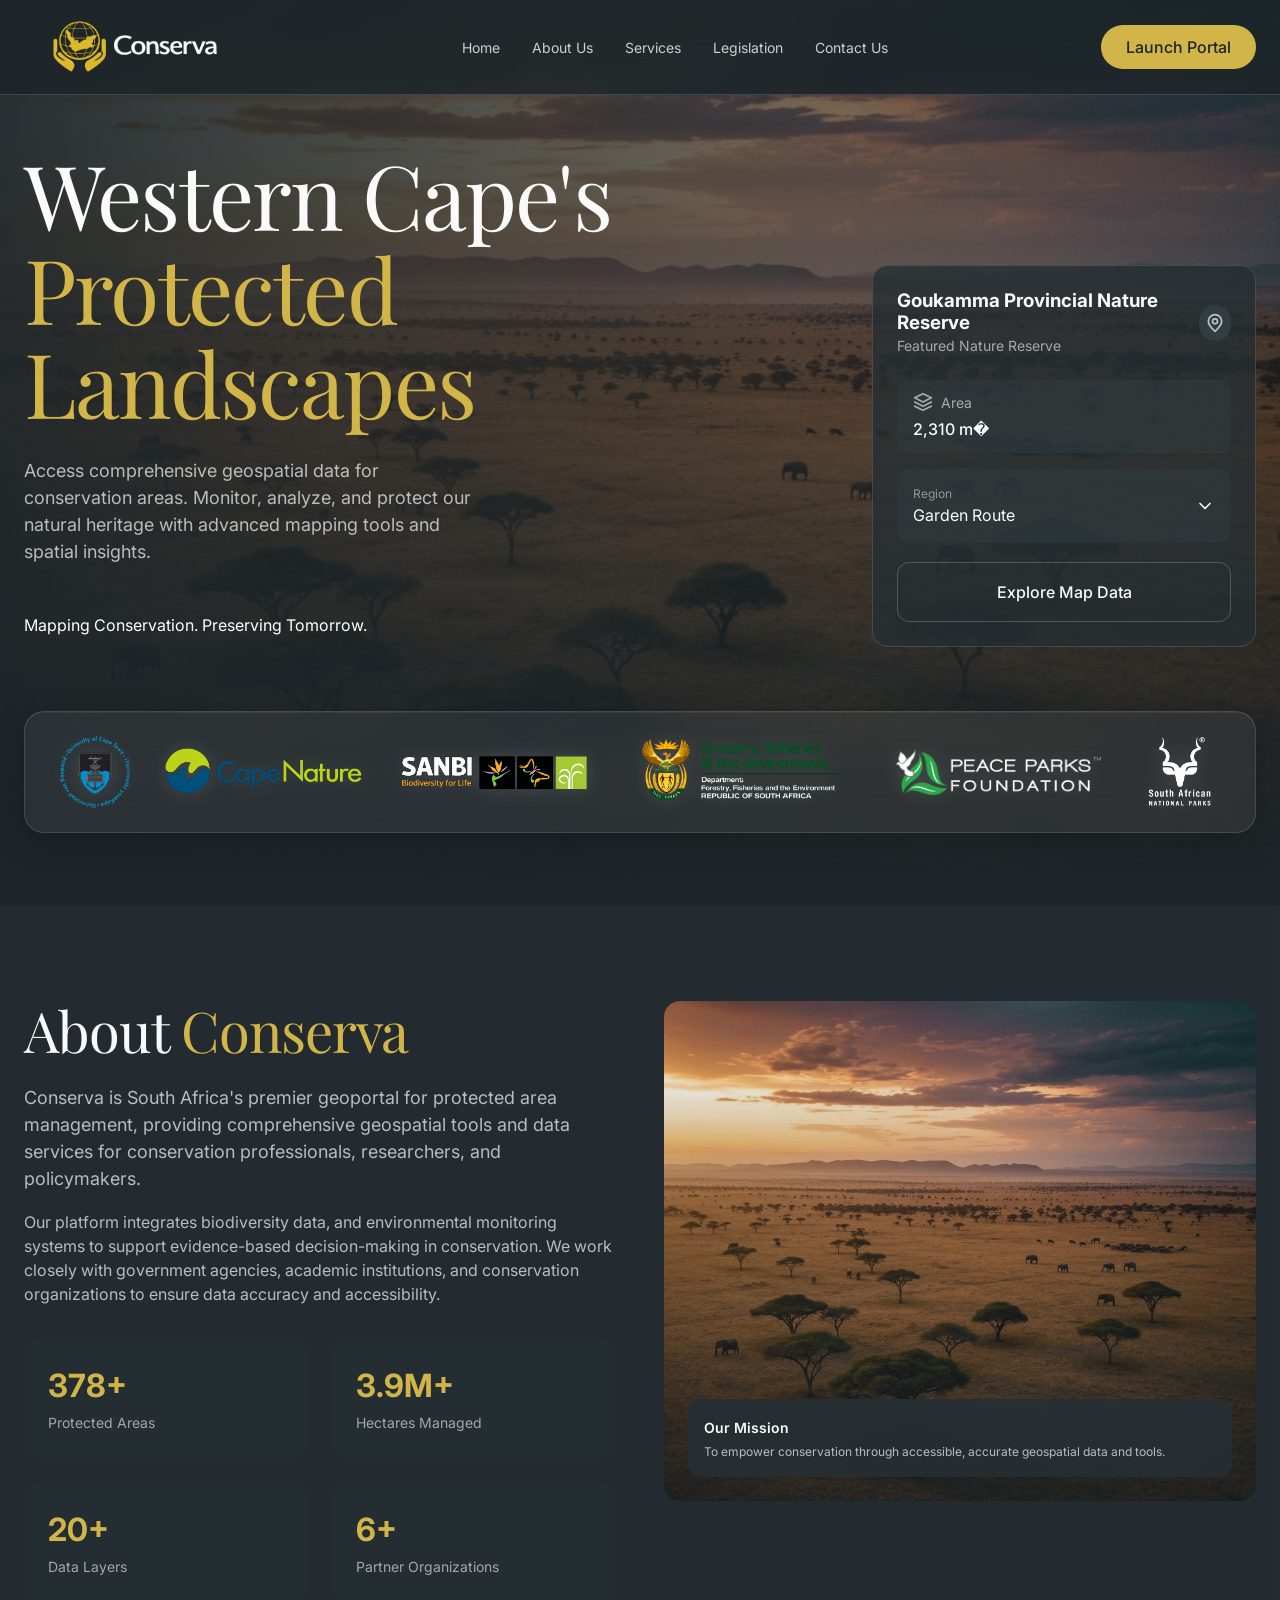
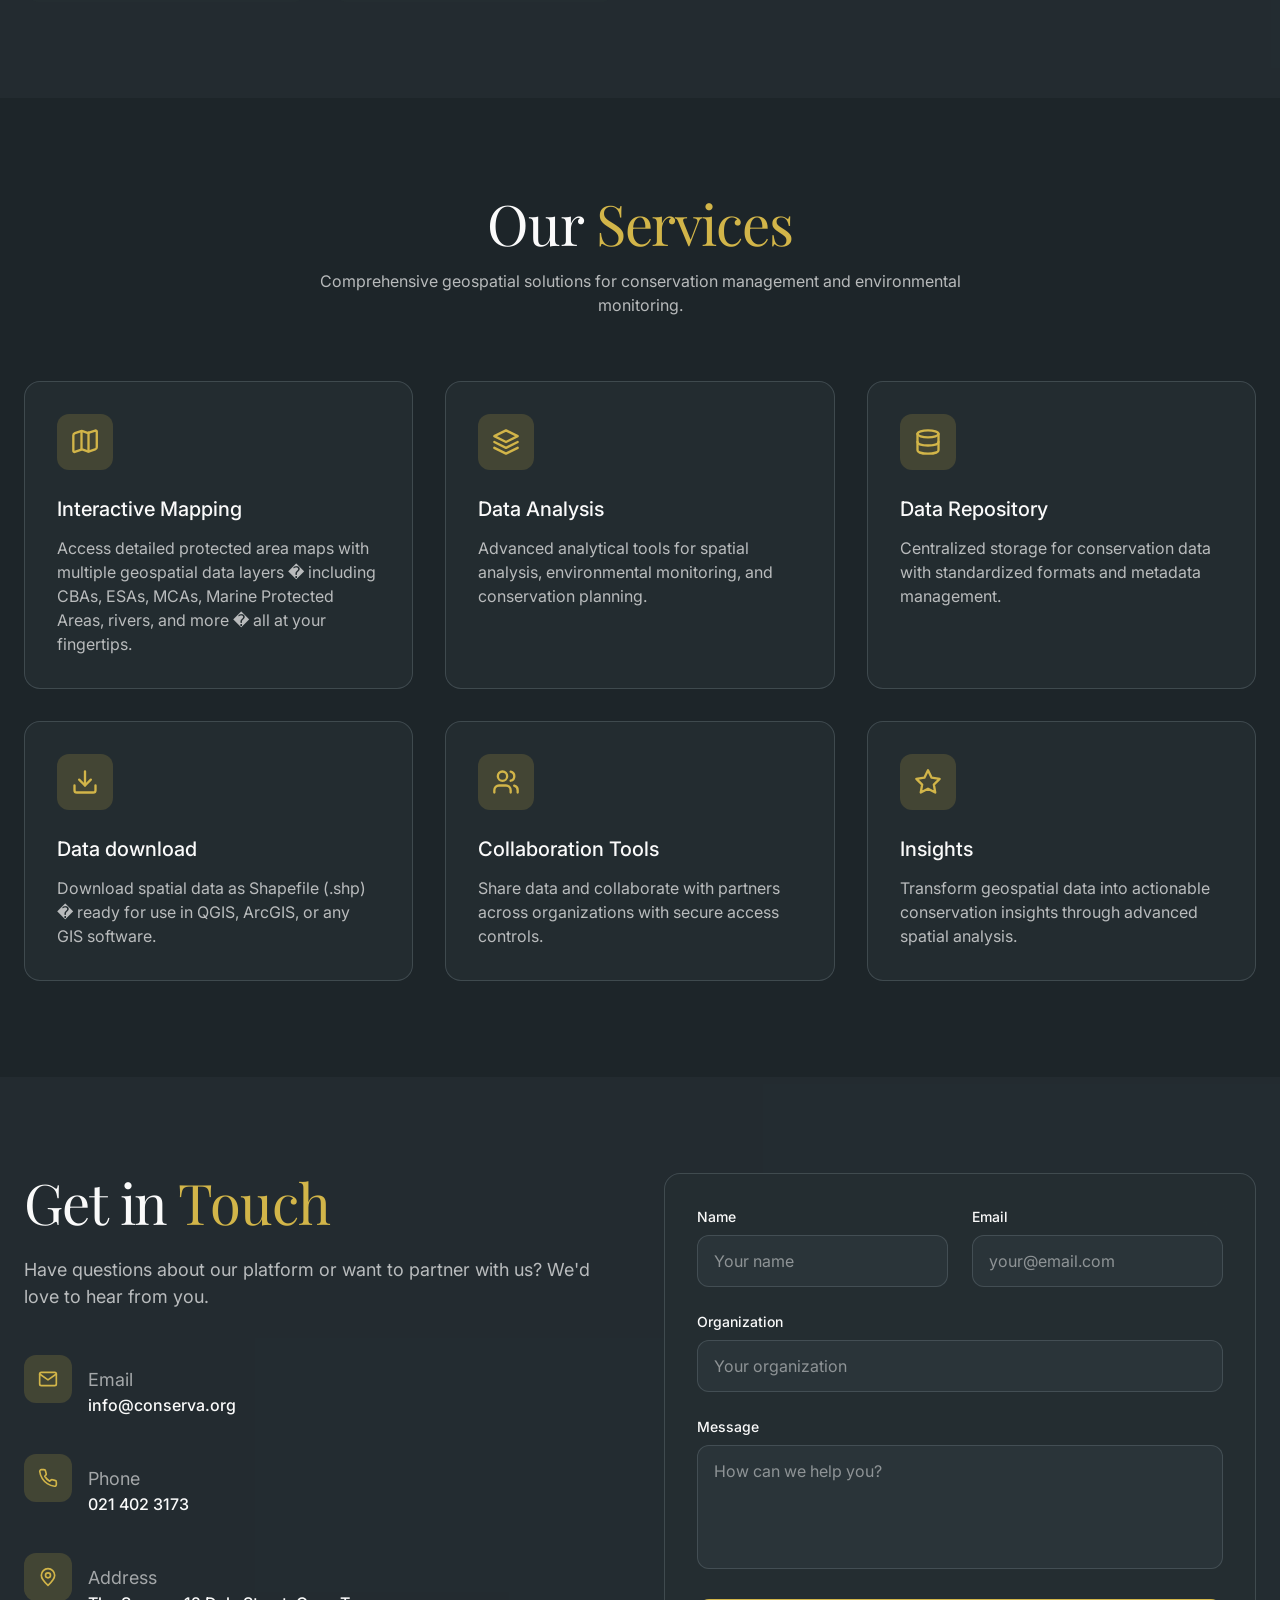
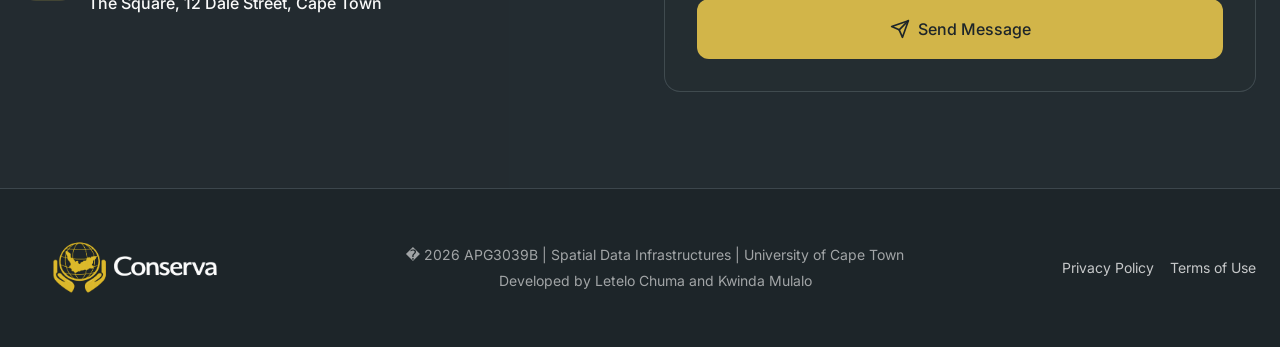
==== index.html @ aba70589 "Initial GitHub Pages publish" ====
<!doctype html>
<html lang="en">
  <head>
    <meta charset="utf-8" />
    <meta name="viewport" content="width=device-width, initial-scale=1" />
    <title>Conserva | Mapping Conservation. Preserving Tomorrow.</title>
    <meta
      name="description"
      content="South Africa's premier geoportal for managing and monitoring protected areas, wildlife reserves, and conservation zones."
    />
    <link rel="icon" href="assets/favicon.png" type="image/png" />
    <link rel="apple-touch-icon" href="assets/apple-icon.png" />
    <link rel="preconnect" href="https://fonts.googleapis.com" />
    <link rel="preconnect" href="https://fonts.gstatic.com" crossorigin />
    <link
      href="https://fonts.googleapis.com/css2?family=Inter:wght@400;500;600;700&family=Playfair+Display:wght@400;500&display=swap"
      rel="stylesheet"
    />
    <style>
      :root {
        --background: #1d2529;
        --foreground: #fafafa;
        --card: rgba(38, 47, 51, 0.78);
        --primary: #d2b549;
        --primary-foreground: #1d2529;
        --secondary: #323d42;
        --muted: #475359;
        --border: rgba(98, 112, 119, 0.45);
        --shadow: 0 25px 50px -12px rgba(0, 0, 0, 0.35);
        --font-sans: "Inter", system-ui, -apple-system, BlinkMacSystemFont, "Segoe UI", sans-serif;
        --font-serif: "Playfair Display", Georgia, serif;
      }

      * {
        box-sizing: border-box;
      }

      html {
        scroll-behavior: smooth;
      }

      body {
        margin: 0;
        background: var(--background);
        color: var(--foreground);
        font-family: var(--font-sans);
        line-height: 1.5;
      }

      a {
        color: inherit;
        text-decoration: none;
      }

      button,
      input,
      textarea {
        font: inherit;
      }

      .container {
        width: min(100% - 48px, 1280px);
        margin: 0 auto;
      }

      .site-nav {
        position: fixed;
        inset: 0 0 auto;
        z-index: 50;
        border-bottom: 1px solid var(--border);
        background: rgba(29, 37, 41, 0.82);
        backdrop-filter: blur(24px);
        animation: nav-in 0.6s ease-out both;
      }

      .nav-inner {
        display: flex;
        min-height: 73px;
        align-items: center;
        justify-content: space-between;
        gap: 24px;
        padding: 16px 0;
      }

      .brand {
        display: inline-flex;
        align-items: center;
        gap: 8px;
        transition: transform 0.25s ease;
      }

      .brand:hover {
        transform: scale(1.02);
      }

      .brand-logo {
        display: block;
        width: 224px;
        height: 62px;
        border-radius: 8px;
        object-fit: contain;
        object-position: 50% 50%;
      }

      .brand-mark,
      .icon-box {
        display: grid;
        place-items: center;
        width: 40px;
        height: 40px;
        border-radius: 8px;
        background: rgba(210, 181, 73, 0.18);
        color: var(--primary);
        flex: 0 0 auto;
      }

      .nav-links {
        display: flex;
        align-items: center;
        gap: 32px;
      }

      .nav-links a {
        color: rgba(250, 250, 250, 0.8);
        font-size: 14px;
        transition: color 0.2s ease, transform 0.2s ease;
      }

      .nav-links a:hover {
        color: var(--foreground);
        transform: translateY(-2px);
      }

      .nav-disabled {
        color: rgba(250, 250, 250, 0.8);
        font-size: 14px;
        cursor: default;
        user-select: none;
      }

      .button {
        display: inline-flex;
        min-height: 44px;
        align-items: center;
        justify-content: center;
        gap: 8px;
        border: 1px solid transparent;
        border-radius: 999px;
        background: var(--primary);
        color: var(--primary-foreground);
        cursor: pointer;
        font-weight: 500;
        padding: 0 24px;
        transition: transform 0.2s ease, background 0.2s ease, color 0.2s ease, border-color 0.2s ease;
      }

      .button:hover {
        background: #c2a840;
      }

      .shuffle-card .button-outline {
        margin-top: auto;
      }

      .button-outline {
        width: 100%;
        min-height: 60px;
        border-color: rgba(250, 250, 250, 0.2);
        border-radius: 12px;
        background: transparent;
        color: var(--foreground);
      }

      .button-outline:hover {
        background: var(--foreground);
        color: var(--background);
      }

      .menu-toggle {
        display: none;
        width: 44px;
        height: 44px;
        align-items: center;
        justify-content: center;
        border: 0;
        background: transparent;
        color: var(--foreground);
        cursor: pointer;
      }

      .mobile-menu {
        display: none;
        overflow: hidden;
        border-top: 1px solid var(--border);
        background: rgba(29, 37, 41, 0.96);
        backdrop-filter: blur(24px);
      }

      .mobile-menu-inner {
        display: flex;
        flex-direction: column;
        gap: 16px;
        padding: 24px;
      }

      .hero {
        position: relative;
        min-height: 100vh;
        overflow: hidden;
        padding-top: 73px;
      }

      .hero-bg,
      .hero-bg img,
      .image-panel img {
        position: absolute;
        inset: 0;
        width: 100%;
        height: 100%;
      }

      .hero-bg {
        animation: hero-bg-in 1.5s ease-out both;
      }

      .hero-bg img,
      .image-panel img {
        object-fit: cover;
      }

      .hero-bg img {
        z-index: 0;
      }

      .hero-bg::before,
      .hero-bg::after,
      .image-panel::after {
        content: "";
        position: absolute;
        inset: 0;
        pointer-events: none;
      }

      .hero-bg::before {
        background: linear-gradient(90deg, rgba(29, 37, 41, 0.95), rgba(29, 37, 41, 0.7), rgba(29, 37, 41, 0.4));
        z-index: 1;
      }

      .hero-bg::after {
        background: linear-gradient(0deg, var(--background), transparent 55%, transparent);
        z-index: 2;
      }

      .hero-content {
        position: relative;
        z-index: 1;
        padding: 64px 0 72px;
      }

      .hero-grid,
      .split-grid {
        display: grid;
        grid-template-columns: repeat(2, minmax(0, 1fr));
        gap: 48px;
      }

      .hero-copy {
        display: flex;
        min-height: 510px;
        flex-direction: column;
        justify-content: center;
      }

      h1,
      h2,
      h3,
      p {
        margin: 0;
      }

      h1,
      h2 {
        font-family: var(--font-serif);
        font-weight: 400;
        letter-spacing: -0.02em;
        line-height: 1.05;
      }

      h1 {
        max-width: 680px;
        font-size: clamp(48px, 7vw, 112px);
      }

      h2 {
        font-size: clamp(40px, 5vw, 56px);
      }

      .accent {
        color: var(--primary);
      }

      .hero-lead,
      .section-lead {
        color: rgba(250, 250, 250, 0.7);
      }

      .hero-lead {
        max-width: 448px;
        margin-top: 28px;
        font-size: 18px;
      }

      .hero-stat {
        display: flex;
        align-items: center;
        gap: 8px;
        margin-top: 48px;
      }

      .hero-stat strong {
        font-size: 24px;
      }

      .hero-stat span {
        color: rgba(250, 250, 250, 0.62);
      }

      .feature-wrap {
        display: flex;
        align-items: flex-end;
        justify-content: flex-end;
      }

      .glass-card,
      .form-card {
        border: 1px solid var(--border);
        background: var(--card);
        backdrop-filter: blur(24px);
      }


      .glass-card {
        width: min(100%, 384px);
        min-height: 382px;
        border-radius: 16px;
        padding: 24px;
        transition: transform 0.25s ease, box-shadow 0.25s ease;
      }

      .shuffle-card-stack {
        position: relative;
        width: min(100%, 384px);
      }

      .shuffle-card-stack .glass-card {
        width: 100%;
      }


      .shuffle-card {
        position: relative;
        z-index: 2;
        display: flex;
        flex-direction: column;
      }

      .shuffle-card-shadow {
        position: absolute;
        inset: 0;
        z-index: 1;
        border: 1px solid var(--border);
        border-radius: 16px;
        background: rgba(38, 47, 51, 0.58);
        opacity: 0;
        transform: translateX(-10px) scale(0.98);
        transition: opacity 0.34s ease, transform 0.34s ease;
        backdrop-filter: blur(18px);
        pointer-events: none;
      }

      .shuffle-card-stack.shuffling .shuffle-card-shadow {
        opacity: 0.72;
        transform: translateX(-18px) scale(0.985);
      }

      .shuffle-card-stack.shuffling .shuffle-card {
        box-shadow: var(--shadow);
        transform: translateX(34px) scale(0.985);
      }

      .shuffle-card-stack.settling .shuffle-card {
        transform: translateX(0) scale(1);
      }

      .shuffle-card-stack:not(.shuffling) .glass-card:hover,
      .service-card:hover,
      .stat-card:hover {
        transform: translateY(-6px);
        box-shadow: var(--shadow);
      }

      .card-head,
      .contact-row,
      .footer-inner,
      .partners,
      .map-action {
        display: flex;
        align-items: center;
      }

      .card-head {
        justify-content: space-between;
        gap: 16px;
      }

      .card-head h3 {
        line-height: 1.2;
        overflow-wrap: anywhere;
      }

      .eyebrow {
        color: rgba(250, 250, 250, 0.6);
        font-size: 14px;
      }

      .shuffle-card {
        position: relative;
        z-index: 2;
        display: flex;
        flex-direction: column;
        min-height: 382px;
      }

      .shuffle-card .quick-stats {
        margin-top: 24px;
      }

      .shuffle-card .region-card {
        margin-top: 16px;
      }

      .shuffle-card .button-outline {
        margin-top: auto;
      }

      .round-action {
        display: grid;
        place-items: center;
        width: 36px;
        height: 36px;
        border: 0;
        border-radius: 999px;
        background: var(--secondary);
        color: rgba(250, 250, 250, 0.7);
        cursor: pointer;
        transition: transform 0.2s ease, background 0.2s ease;
      }

      .round-action:hover {
        background: rgba(50, 61, 66, 0.82);
        transform: scale(1.1) rotate(15deg);
      }

      .quick-stats {
        display: grid;
        grid-template-columns: 1fr;
        gap: 16px;
        margin-top: 24px;
      }

      .mini-card,
      .region-card {
        border-radius: 12px;
        background: rgba(50, 61, 66, 0.5);
      }

      .mini-card {
        padding: 12px 16px;
        transition: transform 0.2s ease, background 0.2s ease;
      }

      .mini-card:hover,
      .region-card:hover {
        background: rgba(50, 61, 66, 0.7);
        transform: scale(1.02);
      }

      .mini-label {
        display: flex;
        align-items: center;
        gap: 8px;
        color: rgba(250, 250, 250, 0.6);
        font-size: 14px;
      }

      .mini-card p {
        margin-top: 4px;
        font-weight: 500;
      }

      .region-card {
        margin-top: 16px;
        padding: 16px;
        transition: transform 0.2s ease, background 0.2s ease;
      }

      .region-card .map-action,
      .species-row,
      .partners {
        justify-content: space-between;
      }

      .tiny {
        color: rgba(250, 250, 250, 0.5);
        font-size: 12px;
      }

      .species-row {
        display: flex;
        align-items: center;
        margin-top: 16px;
        gap: 16px;
      }

      .species-row strong {
        font-size: 24px;
      }

      .species-row span {
        color: rgba(250, 250, 250, 0.6);
        font-size: 14px;
      }

      .partners {
        gap: 28px;
        margin-top: 64px;
        border: 1px solid var(--border);
        border-radius: 16px;
        background: rgba(38, 47, 51, 0.62);
        padding: 20px 32px;
        backdrop-filter: blur(16px);
      }

      .partners-title {
        color: rgba(250, 250, 250, 0.5);
        font-size: 12px;
        font-weight: 600;
        letter-spacing: 0.14em;
        text-transform: uppercase;
        white-space: nowrap;
      }

      .partner-list {
        display: flex;
        flex-wrap: wrap;
        justify-content: center;
        gap: 24px 40px;
      }

      .partner-list span {
        color: rgba(250, 250, 250, 0.8);
        font-size: 14px;
        font-weight: 500;
        transition: color 0.2s ease, transform 0.2s ease;
      }

      .partner-list span:hover {
        color: var(--primary);
        transform: scale(1.05);
      }

      .partners.logo-strip {
        background: rgba(0, 0, 0, 0.72) !important;
      }

      .partner-logo-link {
        display: flex;
        min-height: 76px;
        align-items: center;
        justify-content: center;
        transition: transform 0.2s ease, opacity 0.2s ease;
      }

      .partner-logo-link:hover {
        opacity: 0.9;
        transform: translateY(-2px) scale(1.03);
      }

      .partner-logo {
        display: block;
        object-fit: contain;
        filter: drop-shadow(0 0 10px rgba(255, 255, 255, 0.12));
      }

      .partner-logo.uct {
        width: 72px;
        height: 72px;
      }

      .partner-logo.cape-nature {
        width: 200px;
        height: 68px;
      }

      .partner-logo.sanbi {
        width: 190px;
        height: 62px;
      }

      .partner-logo.dffe {
        width: 238px;
        height: 72px;
      }

      .partner-logo.peace-parks {
        width: 205px;
        height: 58px;
      }

      .partner-logo.sanparks {
        width: 86px;
        height: 82px;
      }

      section {
        position: relative;
      }

      .section {
        padding: 96px 0;
      }

      .muted-section {
        background: rgba(50, 61, 66, 0.3);
      }

      .section-copy p {
        margin-top: 18px;
        color: rgba(250, 250, 250, 0.7);
      }

      .section-copy p:first-of-type {
        margin-top: 24px;
        font-size: 18px;
      }

      .stat-grid {
        display: grid;
        grid-template-columns: repeat(2, minmax(0, 1fr));
        gap: 24px;
        margin-top: 32px;
      }

      .stat-card,
      .service-card,
      .form-card {
        border-radius: 16px;
        background: var(--card);
      }

      .stat-card {
        padding: 24px;
        transition: transform 0.25s ease, box-shadow 0.25s ease;
      }

      .stat-card strong {
        display: block;
        color: var(--primary);
        font-size: 32px;
      }

      .stat-card span {
        color: rgba(250, 250, 250, 0.6);
        font-size: 14px;
      }

      .image-panel {
        position: relative;
        min-height: 500px;
        overflow: hidden;
        border-radius: 16px;
      }

      .image-panel::after {
        background: linear-gradient(0deg, rgba(29, 37, 41, 0.6), transparent);
      }

      .mission-card {
        position: absolute;
        inset: auto 24px 24px;
        z-index: 1;
        border-radius: 12px;
        background: rgba(38, 47, 51, 0.92);
        padding: 16px;
        backdrop-filter: blur(8px);
      }

      .mission-card strong {
        font-size: 14px;
        font-weight: 600;
      }

      .mission-card p {
        margin-top: 4px;
        color: rgba(250, 250, 250, 0.7);
        font-size: 12px;
      }

      .section-heading {
        max-width: 720px;
        margin: 0 auto;
        text-align: center;
      }

      .section-heading p {
        margin-top: 16px;
      }

      .services-grid {
        display: grid;
        grid-template-columns: repeat(3, minmax(0, 1fr));
        gap: 32px;
        margin-top: 64px;
      }

      .service-card {
        border: 1px solid var(--border);
        padding: 32px;
        transition: transform 0.25s ease, border-color 0.25s ease, box-shadow 0.25s ease;
      }

      .service-card:hover {
        border-color: rgba(210, 181, 73, 0.5);
      }

      .service-card .icon-box {
        width: 56px;
        height: 56px;
        border-radius: 12px;
      }

      .service-card h3 {
        margin-top: 24px;
        font-size: 20px;
        font-weight: 500;
      }

      .service-card p {
        margin-top: 12px;
        color: rgba(250, 250, 250, 0.7);
      }

      .contact-list {
        display: grid;
        gap: 24px;
        margin-top: 32px;
      }

      .contact-row {
        gap: 16px;
        transition: transform 0.2s ease;
      }

      .contact-row:hover {
        transform: translateX(5px);
      }

      .contact-row .icon-box {
        width: 48px;
        height: 48px;
        border-radius: 12px;
      }

      .contact-row p {
        color: rgba(250, 250, 250, 0.6);
        font-size: 14px;
      }

      .contact-row strong {
        font-weight: 500;
      }

      .form-card {
        padding: 32px;
      }

      .form-grid {
        display: grid;
        grid-template-columns: repeat(2, minmax(0, 1fr));
        gap: 24px;
      }

      .field {
        margin-bottom: 24px;
      }

      label {
        display: block;
        font-size: 14px;
        font-weight: 500;
      }

      input,
      textarea {
        width: 100%;
        margin-top: 8px;
        border: 1px solid var(--border);
        border-radius: 12px;
        background: rgba(50, 61, 66, 0.5);
        color: var(--foreground);
        outline: 0;
        padding: 13px 16px;
        transition: border-color 0.2s ease, box-shadow 0.2s ease;
      }

      textarea {
        min-height: 124px;
        resize: none;
      }

      input::placeholder,
      textarea::placeholder {
        color: rgba(250, 250, 250, 0.48);
      }

      input:focus,
      textarea:focus {
        border-color: var(--primary);
        box-shadow: 0 0 0 1px var(--primary);
      }

      footer {
        border-top: 1px solid var(--border);
        padding: 48px 0;
      }

      .footer-inner {
        justify-content: space-between;
        gap: 24px;
      }

      .footer-inner p,
      .footer-links a {
        color: rgba(250, 250, 250, 0.6);
        font-size: 14px;
      }

      .footer-links {
        display: flex;
        gap: 24px;
      }

      .footer-links a:hover {
        color: var(--foreground);
      }

      .icon {
        width: 20px;
        height: 20px;
        stroke: currentColor;
        stroke-width: 2;
        stroke-linecap: round;
        stroke-linejoin: round;
        fill: none;
      }

      .icon-lg {
        width: 28px;
        height: 28px;
      }

      .star {
        color: var(--primary);
        fill: var(--primary);
      }

      .reveal {
        opacity: 0;
        transform: translateY(30px);
        transition: opacity 0.7s ease, transform 0.7s ease;
      }

      .reveal.from-left {
        transform: translateX(-50px);
      }

      .reveal.from-right {
        transform: translateX(50px);
      }

      .reveal.visible {
        opacity: 1;
        transform: translate(0, 0);
      }

      .stagger > * {
        transition-delay: calc(var(--i, 0) * 100ms);
      }

      .hero-copy h1 span,
      .hero-lead,
      .hero-stat,
      .feature-wrap,
      .partners {
        animation: fade-up 0.7s ease both;
      }

      .hero-copy h1 span:nth-child(1) {
        animation-delay: 0.2s;
      }

      .hero-copy h1 span:nth-child(3) {
        animation-delay: 0.4s;
      }

      .hero-copy h1 span:nth-child(5) {
        animation-delay: 0.6s;
      }

      .hero-lead {
        animation-delay: 0.8s;
      }

      .hero-stat {
        animation-delay: 1s;
      }

      .feature-wrap {
        animation-delay: 0.5s;
      }

      .partners {
        animation-delay: 1.2s;
      }

      @keyframes nav-in {
        from {
          opacity: 0;
          transform: translateY(-100px);
        }
      }

      @keyframes hero-bg-in {
        from {
          opacity: 0;
          transform: scale(1.1);
        }
      }

      @keyframes fade-up {
        from {
          opacity: 0;
          transform: translateY(30px);
        }
      }

      @media (max-width: 980px) {
        .hero-grid,
        .split-grid,
        .services-grid {
          grid-template-columns: 1fr;
        }

        .hero-copy {
          min-height: auto;
        }

        .feature-wrap {
          justify-content: center;
        }

        .partners,
        .footer-inner {
          flex-direction: column;
          text-align: center;
        }

        .image-panel {
          min-height: 400px;
        }
      }

      @media (max-width: 760px) {
        .container {
          width: min(100% - 32px, 1280px);
        }

        .nav-links,
        .nav-cta {
          display: none;
        }

        .menu-toggle {
          display: inline-flex;
        }

        .mobile-menu.open {
          display: block;
        }

        .hero-content {
          padding: 48px 0 56px;
        }

        h1 {
          font-size: clamp(48px, 14vw, 72px);
        }

        .hero-lead {
          font-size: 16px;
        }

        .stat-grid,
        .quick-stats,
        .form-grid {
          grid-template-columns: 1fr;
        }

        .section {
          padding: 72px 0;
        }

        .partners {
          align-items: center;
          padding: 20px;
        }

        .species-row {
          align-items: flex-start;
          flex-direction: column;
        }

        .footer-links {
          flex-wrap: wrap;
          justify-content: center;
        }

        .brand-logo {
          width: 180px;
          height: 50px;
        }
      }

      @media (prefers-reduced-motion: reduce) {
        *,
        *::before,
        *::after {
          animation-duration: 0.01ms !important;
          animation-iteration-count: 1 !important;
          scroll-behavior: auto !important;
          transition-duration: 0.01ms !important;
        }
      }
    </style>
  </head>
  <body>
    <nav class="site-nav">
      <div class="container nav-inner">
        <a class="brand" href="#home" aria-label="Conserva home">
          <img class="brand-logo" src="assets/conserva-logo-cropped.png" alt="Conserva" />
        </a>
        <div class="nav-links" aria-label="Primary navigation">
          <a href="#home">Home</a>
          <a href="#about">About Us</a>
          <a href="#services">Services</a>
          <a href="legislation.html">Legislation</a>
          <a href="#contact">Contact Us</a>
        </div>
        <div class="nav-cta">
          <a class="button" href="Portal/index.html">Launch Portal</a>
        </div>
        <button class="menu-toggle" type="button" aria-label="Toggle menu" aria-expanded="false">
          <svg class="icon menu-icon"><use href="#icon-menu"></use></svg>
          <svg class="icon close-icon" hidden><use href="#icon-x"></use></svg>
        </button>
      </div>
      <div class="mobile-menu" id="mobile-menu">
        <div class="mobile-menu-inner">
          <a href="#home">Home</a>
          <a href="#about">About Us</a>
          <a href="#services">Services</a>
          <a href="legislation.html">Legislation</a>
          <a href="#contact">Contact Us</a>
          <a class="button" href="Portal/index.html">Launch Portal</a>
        </div>
      </div>
    </nav>

    <main>
      <section class="hero" id="home">
        <div class="hero-bg" aria-hidden="true">
          <img src="assets/hero-bg.jpg" alt="" />
        </div>
        <div class="container hero-content">
          <div class="hero-grid">
            <div class="hero-copy">
              <h1>
                <span>Western Cape's</span><br />
                <span class="accent">Protected</span><br />
                <span class="accent">Landscapes</span>
              </h1>
              <p class="hero-lead">
                Access comprehensive geospatial data for conservation areas. Monitor, analyze, and protect our
                natural heritage with advanced mapping tools and spatial insights.
              </p>
              <div class="hero-stat">
                
                <span style="color: white;">
                Mapping Conservation. Preserving Tomorrow.
                </span>
                
              
              </div>
            </div>

            <div class="feature-wrap">
              <div class="shuffle-card-stack" id="shuffle-card-stack">
                <div class="shuffle-card-shadow" aria-hidden="true"></div>
                <article class="glass-card shuffle-card">
                  <div class="card-head">
                    <div>
                      <h3 data-card-field="name">Kruger National Park</h3>
                      <p class="eyebrow">Featured <span data-card-field="siteType">Reserve</span></p>
                    </div>
                    <button class="round-action" type="button" aria-label="Show reserve location">
                      <svg class="icon" aria-hidden="true"><use href="#icon-map-pin"></use></svg>
                    </button>
                  </div>
                  <div class="quick-stats">
                    <div class="mini-card">
                      <div class="mini-label"><svg class="icon" aria-hidden="true"><use href="#icon-layers"></use></svg> Area</div>
                      <p><span data-card-field="area">19,485</span> m�</p>
                    </div>
                  </div>
                  <div class="region-card">
                    <div class="map-action">
                      <div>
                        <p class="tiny">Region</p>
                        <p data-card-field="district">Limpopo &amp; Mpumalanga</p>
                      </div>
                      <svg class="icon" aria-hidden="true"><use href="#icon-chevron-down"></use></svg>
                    </div>
                  </div>
                  <a class="button button-outline" href="Portal/index.html">Explore Map Data</a>
                </article>
              </div>
            </div>
          </div>
            


          <div class="partners" style="
            width: 100%;
            padding: 1.2rem 2rem;
            border: 1px solid rgba(255,255,255,0.12);
            border-radius: 20px;

            background: rgba(255,255,255,0.06);

            backdrop-filter: blur(18px);
            -webkit-backdrop-filter: blur(18px);

            box-shadow:
              0 8px 32px rgba(0,0,0,0.22),
              inset 0 1px 0 rgba(255,255,255,0.06);
          ">
         
            
            <div class="partner-list" style="
              display: flex;
              justify-content: space-evenly;
              align-items: center;
              width: 100%;
              gap: 2rem;
              flex-wrap: wrap;
              text-align: center;
            ">
              <a
                class="partner-logo-link"
                href="https://www.uct.ac.za/"
                target="_blank"
                rel="noopener noreferrer"
                aria-label="University of Cape Town"
              >
                <img
                  class="partner-logo uct"
                  src="assets/partners/uct.png"
                  alt="University of Cape Town"
                />
              </a>

              <a
                class="partner-logo-link"
                href="https://www.capenature.co.za/"
                target="_blank"
                rel="noopener noreferrer"
                aria-label="Cape Nature"
              >
                <img
                  class="partner-logo cape-nature"
                  src="assets/partners/cape-nature.png"
                  alt="Cape Nature"
                />
              </a>

              <a
                class="partner-logo-link"
                href="https://www.sanbi.org/"
                target="_blank"
                rel="noopener noreferrer"
                aria-label="SANBI"
              >
                <img
                  class="partner-logo sanbi"
                  src="assets/partners/sanbi.png"
                  alt="SANBI"
                />
              </a>

              <a
                class="partner-logo-link"
                href="https://www.dffe.gov.za/"
                target="_blank"
                rel="noopener noreferrer"
                aria-label="Department of Forestry, Fisheries and the Environment"
              >
                <img
                  class="partner-logo dffe"
                  src="assets/partners/dffe.png"
                  alt="Department of Forestry, Fisheries and the Environment"
                />
              </a>

              <a
                class="partner-logo-link"
                href="https://www.peaceparks.org/"
                target="_blank"
                rel="noopener noreferrer"
                aria-label="Peace Parks Foundation"
              >
                <img
                  class="partner-logo peace-parks"
                  src="assets/partners/peace-parks.png"
                  alt="Peace Parks Foundation"
                />
              </a>

              <a
                class="partner-logo-link"
                href="https://www.sanparks.org/"
                target="_blank"
                rel="noopener noreferrer"
                aria-label="South African National Parks"
              >
                <img
                  class="partner-logo sanparks"
                  src="assets/partners/sanparks.png"
                  alt="South African National Parks"
                />
              </a>
            </div>
          </div>
        </div>
      </section>


      <section class="section muted-section" id="about">
        <div class="container split-grid">
          <div class="section-copy reveal from-left">
            <h2>About <span class="accent">Conserva</span></h2>
            <p>
              Conserva is South Africa's premier geoportal for protected area management, providing comprehensive
              geospatial tools and data services for conservation professionals, researchers, and policymakers.
            </p>
            <p>
              Our platform integrates biodiversity data, and environmental monitoring systems to
              support evidence-based decision-making in conservation. We work closely with government agencies,
              academic institutions, and conservation organizations to ensure data accuracy and accessibility.
            </p>
            <div class="stat-grid stagger">
              <div class="stat-card reveal" style="--i: 0"><strong>378+</strong><span>Protected Areas</span></div>
              <div class="stat-card reveal" style="--i: 1"><strong>3.9M+</strong><span>Hectares Managed</span></div>
              <div class="stat-card reveal" style="--i: 2"><strong>20+</strong><span>Data Layers</span></div>
              <div class="stat-card reveal" style="--i: 3"><strong>6+</strong><span>Partner Organizations</span></div>
            </div>
          </div>
          <div class="reveal from-right">
            <div class="image-panel">
              <img src="assets/hero-bg.jpg" alt="South African landscape" />
              <div class="mission-card">
                <strong>Our Mission</strong>
                <p>To empower conservation through accessible, accurate geospatial data and tools.</p>
              </div>
            </div>
          </div>
        </div>
      </section>

      <section class="section" id="services">
        <div class="container">
          <div class="section-heading reveal">
            <h2>Our <span class="accent">Services</span></h2>
            <p class="section-lead">
              Comprehensive geospatial solutions for conservation management and environmental monitoring.
            </p>
          </div>
          <div class="services-grid stagger">
            <article class="service-card reveal" style="--i: 0">
              <span class="icon-box"><svg class="icon icon-lg"><use href="#icon-map"></use></svg></span>
              <h3>Interactive Mapping</h3>
              <p>Access detailed protected area maps with multiple geospatial data layers � including CBAs, ESAs, MCAs, Marine Protected Areas, rivers, and more � all at your fingertips.</p>
            </article>
            <article class="service-card reveal" style="--i: 1">
              <span class="icon-box"><svg class="icon icon-lg"><use href="#icon-layers"></use></svg></span>
              <h3>Data Analysis</h3>
              <p>Advanced analytical tools for spatial analysis, environmental monitoring, and conservation planning.</p>
            </article>
            <article class="service-card reveal" style="--i: 2">
              <span class="icon-box"><svg class="icon icon-lg"><use href="#icon-database"></use></svg></span>
              <h3>Data Repository</h3>
              <p>Centralized storage for conservation data with standardized formats and metadata management.</p>
            </article>
            <article class="service-card reveal" style="--i: 3">
              <span class="icon-box"><svg class="icon icon-lg"><use href="#icon-download"></use></svg></span>
              <h3>Data download</h3>
              <p>Download spatial data as Shapefile (.shp) � ready for use in QGIS, ArcGIS, or any GIS software.</p>
            </article>
            <article class="service-card reveal" style="--i: 4">
              <span class="icon-box"><svg class="icon icon-lg"><use href="#icon-users"></use></svg></span>
              <h3>Collaboration Tools</h3>
              <p>Share data and collaborate with partners across organizations with secure access controls.</p>
            </article>
            <article class="service-card reveal" style="--i: 5">
              <span class="icon-box"><svg class="icon icon-lg"><use href="#icon-star"></use></svg></span>
              <h3>Insights</h3>
              <p>Transform geospatial data into actionable conservation insights through advanced spatial analysis.</p>
            </article>
          </div>
        </div>
      </section>

      <section class="section muted-section" id="contact">
        <div class="container split-grid">
          <div class="section-copy reveal from-left">
            <h2>Get in <span class="accent">Touch</span></h2>
            <p>Have questions about our platform or want to partner with us? We'd love to hear from you.</p>
            <div class="contact-list stagger">
              <div class="contact-row reveal" style="--i: 0">
                <span class="icon-box"><svg class="icon"><use href="#icon-mail"></use></svg></span>
                <div><p>Email</p><strong>info@conserva.org</strong></div>
              </div>
              <div class="contact-row reveal" style="--i: 1">
                <span class="icon-box"><svg class="icon"><use href="#icon-phone"></use></svg></span>
                <div><p>Phone</p><strong>021 402 3173</strong></div>
              </div>
              <div class="contact-row reveal" style="--i: 2">
                <span class="icon-box"><svg class="icon"><use href="#icon-map-pin"></use></svg></span>
                <div><p>Address</p><strong>The Square, 12 Dale Street, Cape Town</strong></div>
              </div>
            </div>
          </div>
          <div class="form-card reveal from-right">
            <form>
              <div class="form-grid">
                <div class="field">
                  <label for="name">Name</label>
                  <input id="name" type="text" placeholder="Your name" />
                </div>
                <div class="field">
                  <label for="email">Email</label>
                  <input id="email" type="email" placeholder="your@email.com" />
                </div>
              </div>
              <div class="field">
                <label for="organization">Organization</label>
                <input id="organization" type="text" placeholder="Your organization" />
              </div>
              <div class="field">
                <label for="message">Message</label>
                <textarea id="message" placeholder="How can we help you?"></textarea>
              </div>
              <button class="button" type="submit" style="width: 100%; min-height: 60px; border-radius: 12px">
                <svg class="icon" aria-hidden="true"><use href="#icon-send"></use></svg>
                Send Message
              </button>
            </form>
          </div>
        </div>
      </section>
    </main>

    <footer>
  <div class="container footer-inner" style="display: flex; align-items: center; justify-content: space-between;">

    <!-- Logo -->
    <a class="brand" href="#home">
      <img class="brand-logo" src="assets/conserva-logo-cropped.png" alt="Conserva">
    </a>

    <!-- Center Text -->
    <div style="text-align: center; flex: 1;">

      <p style="margin: 0;">
        � 2026 APG3039B | Spatial Data Infrastructures | University of Cape Town<br />
        
      </p>

      <p style="margin: 5px 0 0 0; font-size: 14px;">
        Developed by Letelo Chuma and Kwinda Mulalo
      </p>

    </div>

  <!-- Footer Text -->
<div class="footer-links" style="display: flex; gap: 16px; align-items: center;">
  
  <span style="font-size: 14px; color: rgba(255,255,255,0.75);">
    Privacy Policy
  </span>

  <span style="font-size: 14px; color: rgba(255,255,255,0.75);">
    Terms of Use
  </span>

</div>
</footer>

    <svg aria-hidden="true" width="0" height="0" style="position: absolute">
      <symbol id="icon-shield" viewBox="0 0 24 24"><path d="M20 13c0 5-3.5 7.5-7.7 8.9a1 1 0 0 1-.6 0C7.5 20.5 4 18 4 13V6a1 1 0 0 1 1-1c2 0 4.5-1.2 6.2-2.7a1.2 1.2 0 0 1 1.6 0C14.5 3.8 17 5 19 5a1 1 0 0 1 1 1z"/></symbol>
      <symbol id="icon-map-pin" viewBox="0 0 24 24"><path d="M20 10c0 5-8 12-8 12S4 15 4 10a8 8 0 1 1 16 0z"/><circle cx="12" cy="10" r="3"/></symbol>
      <symbol id="icon-layers" viewBox="0 0 24 24"><path d="m12 2 10 5-10 5L2 7z"/><path d="m2 17 10 5 10-5"/><path d="m2 12 10 5 10-5"/></symbol>
      <symbol id="icon-database" viewBox="0 0 24 24"><ellipse cx="12" cy="5" rx="9" ry="3"/><path d="M3 5v14c0 1.7 4 3 9 3s9-1.3 9-3V5"/><path d="M3 12c0 1.7 4 3 9 3s9-1.3 9-3"/></symbol>
      <symbol id="icon-chevron-down" viewBox="0 0 24 24"><path d="m6 9 6 6 6-6"/></symbol>
      <symbol id="icon-star" viewBox="0 0 24 24"><path d="m12 2 3.1 6.3 6.9 1-5 4.9 1.2 6.8L12 17.8 5.8 21 7 14.2 2 9.3l6.9-1z"/></symbol>
      <symbol id="icon-menu" viewBox="0 0 24 24"><path d="M4 6h16"/><path d="M4 12h16"/><path d="M4 18h16"/></symbol>
      <symbol id="icon-x" viewBox="0 0 24 24"><path d="M18 6 6 18"/><path d="m6 6 12 12"/></symbol>
      <symbol id="icon-map" viewBox="0 0 24 24"><path d="M14.1 4.1 9.9 2.7a2 2 0 0 0-1.3 0L3.4 4.4A2 2 0 0 0 2 6.3v13.3a1 1 0 0 0 1.3.9l5.6-1.9a2 2 0 0 1 1.2 0l4.2 1.4a2 2 0 0 0 1.3 0l5.1-1.7a2 2 0 0 0 1.4-1.9V3.1a1 1 0 0 0-1.3-.9L15.4 4a2 2 0 0 1-1.3.1z"/><path d="M9 3v15"/><path d="M15 4v16"/></symbol>
      <symbol id="icon-users" viewBox="0 0 24 24"><path d="M16 21v-2a4 4 0 0 0-4-4H6a4 4 0 0 0-4 4v2"/><circle cx="9" cy="7" r="4"/><path d="M22 21v-2a4 4 0 0 0-3-3.9"/><path d="M16 3.1a4 4 0 0 1 0 7.8"/></symbol>
      <symbol id="icon-mail" viewBox="0 0 24 24"><path d="M4 4h16a2 2 0 0 1 2 2v12a2 2 0 0 1-2 2H4a2 2 0 0 1-2-2V6a2 2 0 0 1 2-2z"/><path d="m22 6-10 7L2 6"/></symbol>
      <symbol id="icon-phone" viewBox="0 0 24 24"><path d="M22 16.9v3a2 2 0 0 1-2.2 2 19.8 19.8 0 0 1-8.6-3.1 19.5 19.5 0 0 1-6-6A19.8 19.8 0 0 1 2.1 4.2 2 2 0 0 1 4.1 2h3a2 2 0 0 1 2 1.7c.1 1 .4 1.9.7 2.8a2 2 0 0 1-.5 2.1L8.1 9.9a16 16 0 0 0 6 6l1.3-1.3a2 2 0 0 1 2.1-.5c.9.3 1.8.6 2.8.7a2 2 0 0 1 1.7 2.1z"/></symbol>
      <symbol id="icon-send" viewBox="0 0 24 24"><path d="m22 2-7 20-4-9-9-4z"/><path d="M22 2 11 13"/></symbol>
      <symbol id="icon-download" viewBox="0 0 24 24"><path d="M21 15v4a2 2 0 0 1-2 2H5a2 2 0 0 1-2-2v-4"/><path d="M7 10l5 5 5-5"/><path d="M12 15V3"/></symbol>
    </svg>

    <script>
      const toggle = document.querySelector(".menu-toggle");
      const menu = document.querySelector(".mobile-menu");
      const menuIcon = document.querySelector(".menu-icon");
      const closeIcon = document.querySelector(".close-icon");

      toggle.addEventListener("click", () => {
        const isOpen = menu.classList.toggle("open");
        toggle.setAttribute("aria-expanded", String(isOpen));
        menuIcon.hidden = isOpen;
        closeIcon.hidden = !isOpen;
      });

      menu.querySelectorAll("a").forEach((link) => {
        link.addEventListener("click", () => {
          menu.classList.remove("open");
          toggle.setAttribute("aria-expanded", "false");
          menuIcon.hidden = false;
          closeIcon.hidden = true;
        });
      });

      document.querySelector("form").addEventListener("submit", (event) => {
        event.preventDefault();
      });

      const cardStack = document.querySelector("#shuffle-card-stack");
      const cardFields = {
        name: document.querySelector('[data-card-field="name"]'),
        siteType: document.querySelector('[data-card-field="siteType"]'),
        area: document.querySelector('[data-card-field="area"]'),
        district: document.querySelector('[data-card-field="district"]'),
      };

      const fallbackCardRows = [
        { CUR_NME: "Goukamma Provincial Nature Reserve", SITE_TYPE: "Nature Reserve", GIS_AREA: "2310", DISTRICT: "Garden Route" },
        { CUR_NME: "Gamka Mountain Provincial Nature Reserve", SITE_TYPE: "Nature Reserve", GIS_AREA: "9592", DISTRICT: "Garden Route" },
        { CUR_NME: "De Hoop Nature Reserve", SITE_TYPE: "Nature Reserve", GIS_AREA: "33900", DISTRICT: "Overberg" },
      ];

      function parseCsv(text) {
        const rows = [];
        let row = [];
        let value = "";
        let quoted = false;

        for (let i = 0; i < text.length; i += 1) {
          const char = text[i];
          const next = text[i + 1];

          if (char === '"' && quoted && next === '"') {
            value += '"';
            i += 1;
          } else if (char === '"') {
            quoted = !quoted;
          } else if (char === "," && !quoted) {
            row.push(value);
            value = "";
          } else if ((char === "\n" || char === "\r") && !quoted) {
            if (char === "\r" && next === "\n") i += 1;
            row.push(value);
            if (row.some((cell) => cell.trim() !== "")) rows.push(row);
            row = [];
            value = "";
          } else {
            value += char;
          }
        }

        if (value || row.length) {
          row.push(value);
          rows.push(row);
        }

        const headers = rows.shift().map((header) => header.trim().toUpperCase());
        return rows.map((cells) =>
          Object.fromEntries(headers.map((header, index) => [header, (cells[index] || "").trim()]))
        );
      }

      function formatArea(value) {
        const number = Number(String(value).replace(/,/g, ""));
        return Number.isFinite(number) ? number.toLocaleString("en-US") : value;
      }

      function updateShuffleCard(row) {
        cardFields.name.textContent = row.CUR_NME || "Protected Area";
        cardFields.siteType.textContent = row.SITE_TYPE || "Site";
        cardFields.area.textContent = formatArea(row.GIS_AREA || "");
        cardFields.district.textContent = row.DISTRICT || "Western Cape";
      }

      function startCardShuffle(rows) {
        if (!cardStack || rows.length === 0) return;

        let index = 0;
        updateShuffleCard(rows[index]);

        setInterval(() => {
          cardStack.classList.add("shuffling");

          window.setTimeout(() => {
            index = (index + 1) % rows.length;
            updateShuffleCard(rows[index]);
            cardStack.classList.remove("shuffling");
            cardStack.classList.add("settling");
          }, 520);

          window.setTimeout(() => {
            cardStack.classList.remove("settling");
          }, 900);
        }, 4200);
      }

      fetch("assets/shuffle-cards.csv")
        .then((response) => (response.ok ? response.text() : Promise.reject(new Error("CSV unavailable"))))
        .then((text) => startCardShuffle(parseCsv(text)))
        .catch(() => startCardShuffle(fallbackCardRows));

      const observer = new IntersectionObserver(
        (entries) => {
          entries.forEach((entry) => {
            if (entry.isIntersecting) {
              entry.target.classList.add("visible");
              observer.unobserve(entry.target);
            }
          });
        },
        { threshold: 0.15, rootMargin: "0px 0px -80px 0px" }
      );

      document.querySelectorAll(".reveal").forEach((element) => observer.observe(element));
    </script>
  </body>
</html>
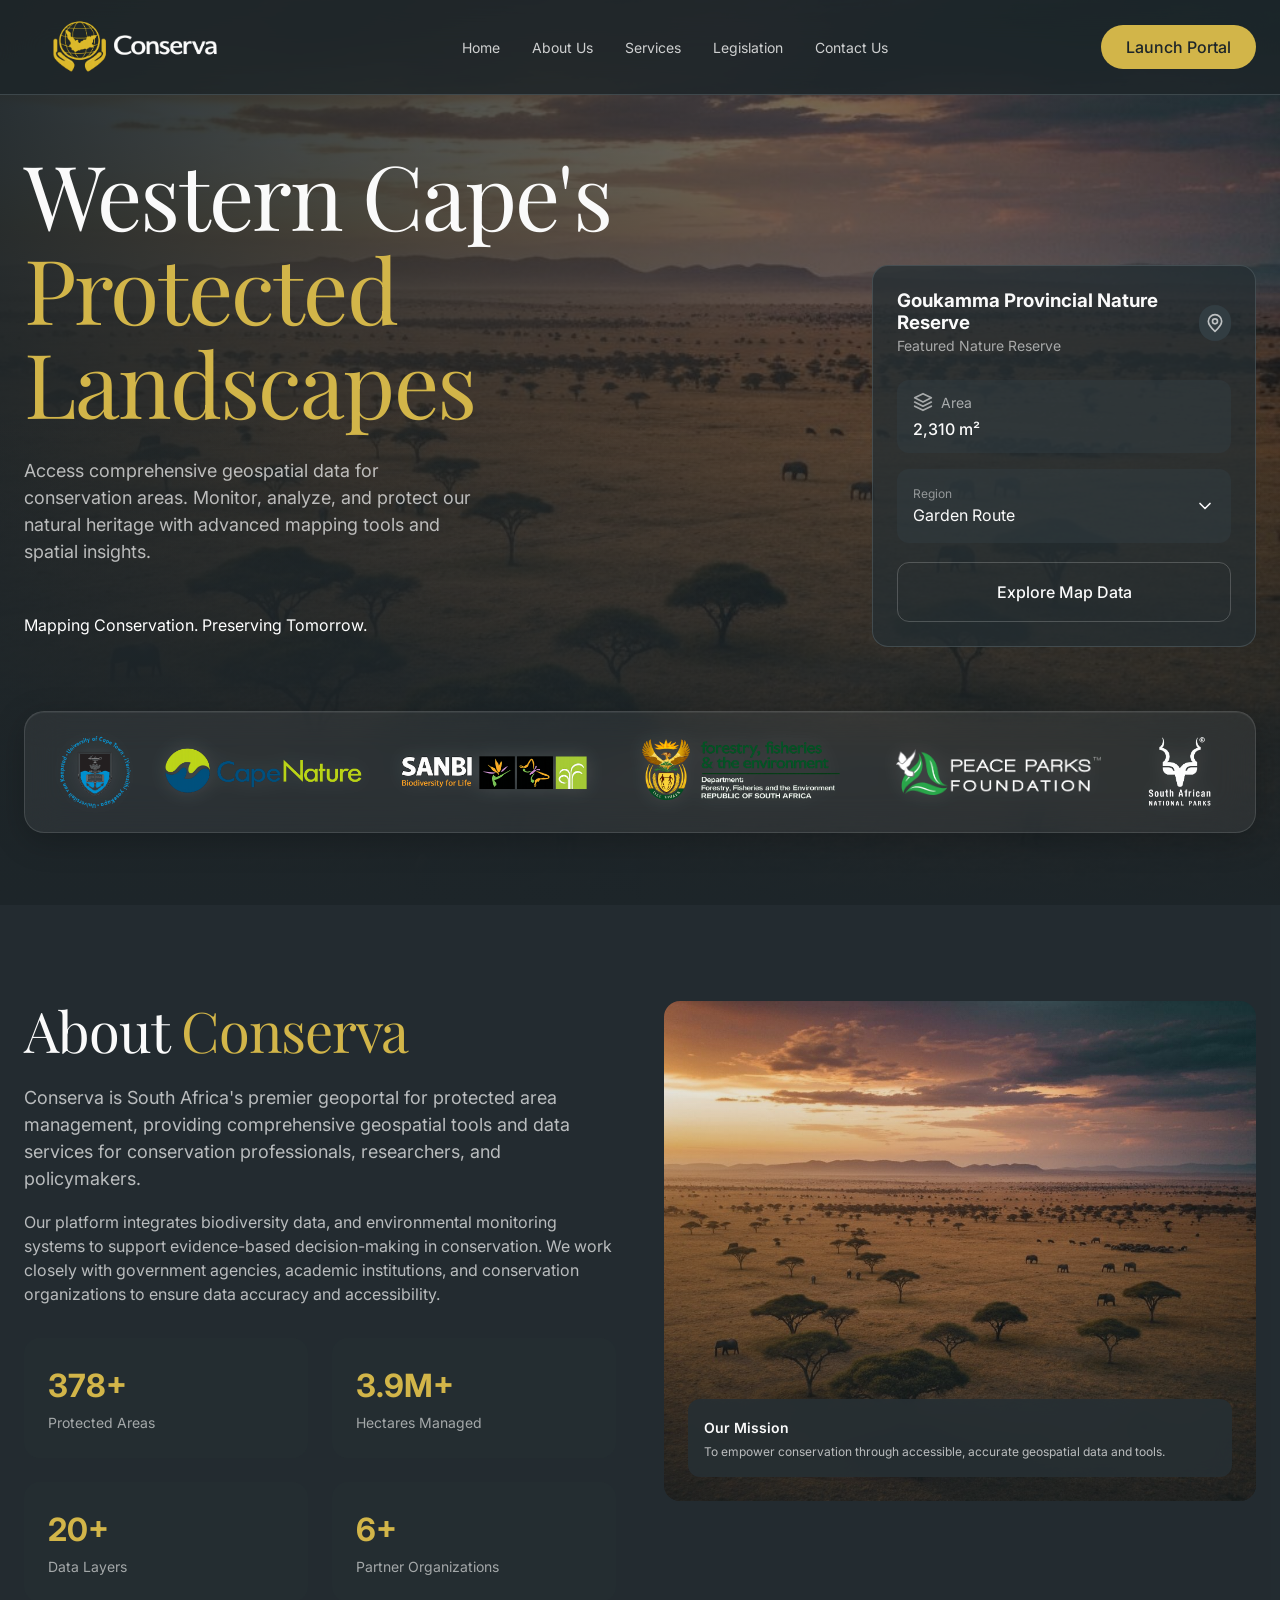
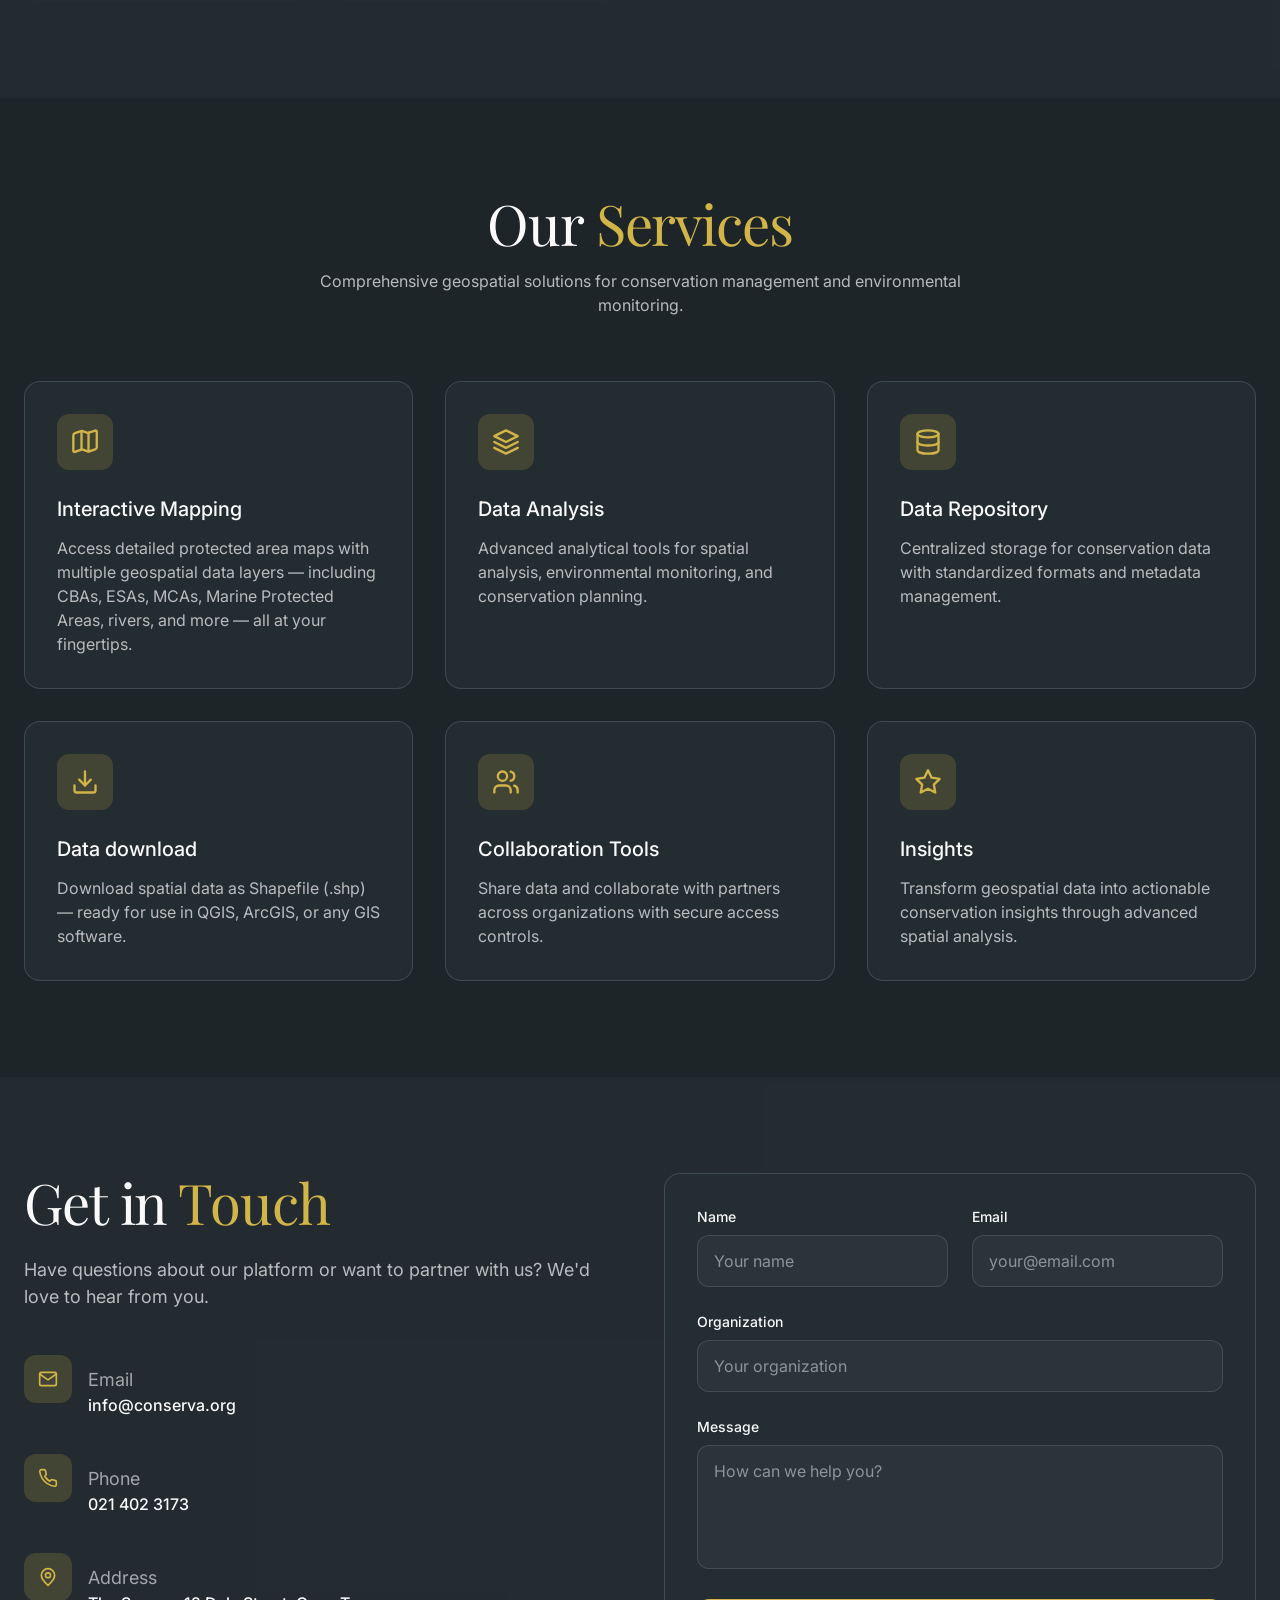
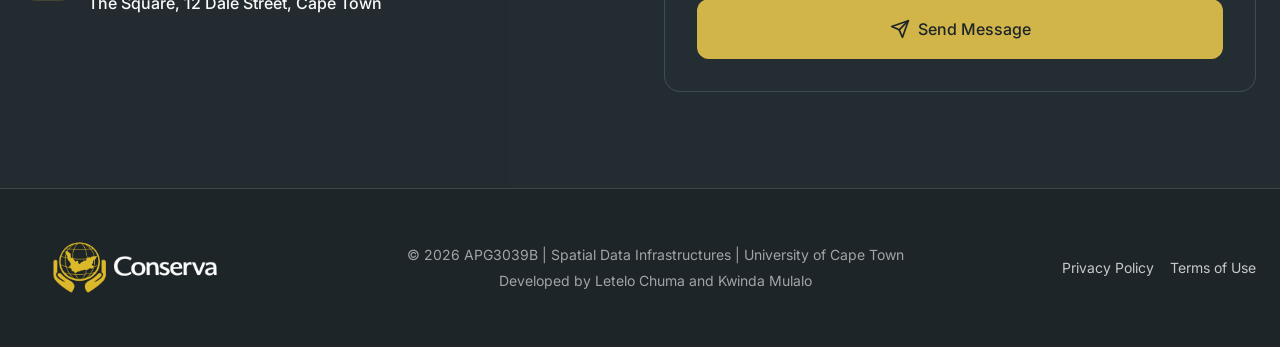
==== commit 0db9f8b5: "Fix landing page symbol encoding" ====
--- a/index.html
+++ b/index.html
@@ -1129,7 +1129,7 @@
                   <div class="quick-stats">
                     <div class="mini-card">
                       <div class="mini-label"><svg class="icon" aria-hidden="true"><use href="#icon-layers"></use></svg> Area</div>
-                      <p><span data-card-field="area">19,485</span> m�</p>
+                      <p><span data-card-field="area">19,485</span> m&sup2;</p>
                     </div>
                   </div>
                   <div class="region-card">
@@ -1308,7 +1308,7 @@
             <article class="service-card reveal" style="--i: 0">
               <span class="icon-box"><svg class="icon icon-lg"><use href="#icon-map"></use></svg></span>
               <h3>Interactive Mapping</h3>
-              <p>Access detailed protected area maps with multiple geospatial data layers � including CBAs, ESAs, MCAs, Marine Protected Areas, rivers, and more � all at your fingertips.</p>
+              <p>Access detailed protected area maps with multiple geospatial data layers &mdash; including CBAs, ESAs, MCAs, Marine Protected Areas, rivers, and more &mdash; all at your fingertips.</p>
             </article>
             <article class="service-card reveal" style="--i: 1">
               <span class="icon-box"><svg class="icon icon-lg"><use href="#icon-layers"></use></svg></span>
@@ -1323,7 +1323,7 @@
             <article class="service-card reveal" style="--i: 3">
               <span class="icon-box"><svg class="icon icon-lg"><use href="#icon-download"></use></svg></span>
               <h3>Data download</h3>
-              <p>Download spatial data as Shapefile (.shp) � ready for use in QGIS, ArcGIS, or any GIS software.</p>
+              <p>Download spatial data as Shapefile (.shp) &mdash; ready for use in QGIS, ArcGIS, or any GIS software.</p>
             </article>
             <article class="service-card reveal" style="--i: 4">
               <span class="icon-box"><svg class="icon icon-lg"><use href="#icon-users"></use></svg></span>
@@ -1401,7 +1401,7 @@
     <div style="text-align: center; flex: 1;">
 
       <p style="margin: 0;">
-        � 2026 APG3039B | Spatial Data Infrastructures | University of Cape Town<br />
+        &copy; 2026 APG3039B | Spatial Data Infrastructures | University of Cape Town<br />
         
       </p>
 
